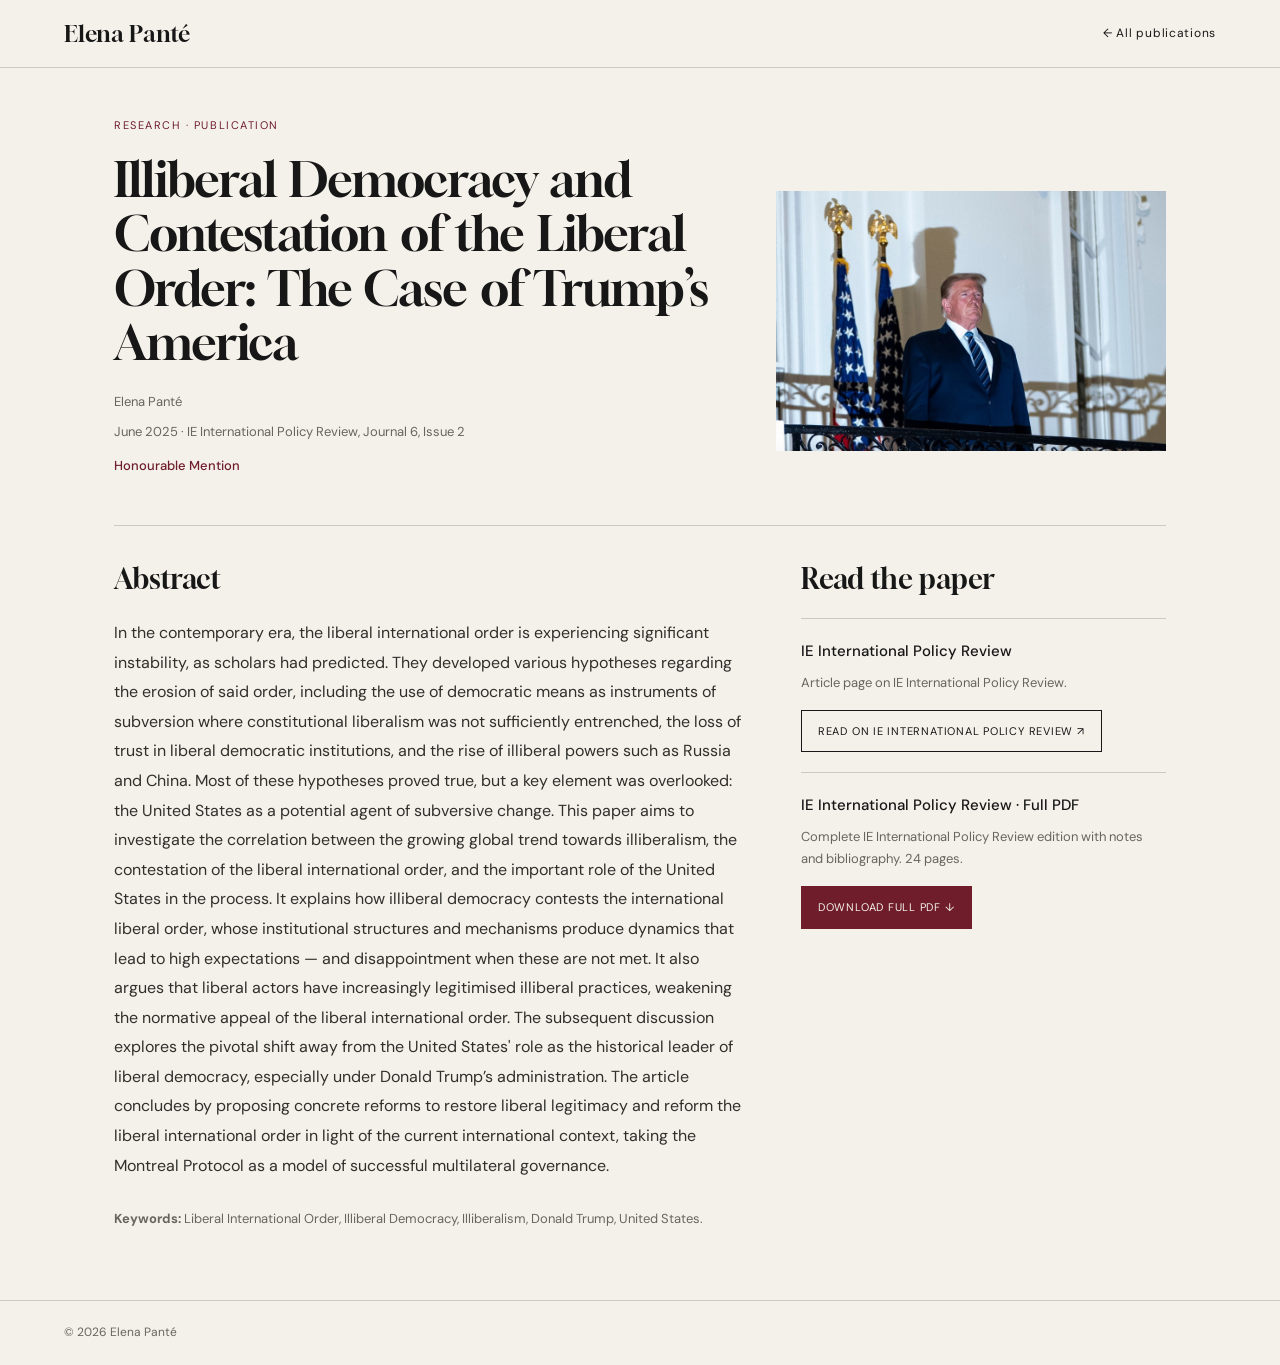
==== research/illiberal-democracy/index.html @ f1924a4d "Add dedicated research abstract pages and full PDF downloads" ====
<!doctype html><html lang="en"><head><meta charset="utf-8"><meta name="viewport" content="width=device-width,initial-scale=1"><title>Illiberal Democracy | Elena Panté</title><meta name="description" content="In the contemporary era, the liberal international order is experiencing significant instability, as scholars had predicted. They developed various hypotheses r"><link href="https://fonts.googleapis.com/css2?family=DM+Sans:wght@300;400;500;600&family=Gloock&display=swap" rel="stylesheet"><link rel="stylesheet" href="../../research.css"><style>body{margin:0}</style></head><body><div class="rp-page">
<nav class="rp-nav"><a class="rp-logo" href="../../index.html">Elena Panté</a><a class="rp-back" href="../../index.html#publications">← All publications</a></nav>
<main class="rp-main"><div class="rp-label">Research · Publication</div>
<header class="rp-heading"><div><h1>Illiberal Democracy and Contestation of the Liberal Order: The Case of Trump’s America</h1><p class="rp-meta">Elena Panté</p><p class="rp-meta">June 2025 · IE International Policy Review, Journal 6, Issue 2</p><p class="rp-award">Honourable Mention</p></div><img class="rp-cover" src="../../assets/illiberal-democracy-cover.jpg" width="900" height="600" alt="Cover illustration for Illiberal Democracy"></header>
<div class="rp-content"><section><h2>Abstract</h2><p class="rp-abstract">In the contemporary era, the liberal international order is experiencing significant instability, as scholars had predicted. They developed various hypotheses regarding the erosion of said order, including the use of democratic means as instruments of subversion where constitutional liberalism was not sufficiently entrenched, the loss of trust in liberal democratic institutions, and the rise of illiberal powers such as Russia and China. Most of these hypotheses proved true, but a key element was overlooked: the United States as a potential agent of subversive change. This paper aims to investigate the correlation between the growing global trend towards illiberalism, the contestation of the liberal international order, and the important role of the United States in the process. It explains how illiberal democracy contests the international liberal order, whose institutional structures and mechanisms produce dynamics that lead to high expectations — and disappointment when these are not met. It also argues that liberal actors have increasingly legitimised illiberal practices, weakening the normative appeal of the liberal international order. The subsequent discussion explores the pivotal shift away from the United States&#x27; role as the historical leader of liberal democracy, especially under Donald Trump’s administration. The article concludes by proposing concrete reforms to restore liberal legitimacy and reform the liberal international order in light of the current international context, taking the Montreal Protocol as a model of successful multilateral governance.</p><p class="rp-keywords"><strong>Keywords:</strong> Liberal International Order, Illiberal Democracy, Illiberalism, Donald Trump, United States.</p></section>
<aside aria-label="Available versions"><h2>Read the paper</h2><div class="rp-version"><h3>IE International Policy Review</h3><p>Article page on IE International Policy Review.</p><a class="rp-button" href="https://ipr.blogs.ie.edu/2025/06/29/illiberal-democracy-and-contestation-of-the-liberal-order-the-case-of-trumps-america" target="_blank" rel="noopener noreferrer">Read on IE International Policy Review ↗</a></div><div class="rp-version"><h3>IE International Policy Review · Full PDF</h3><p>Complete IE International Policy Review edition with notes and bibliography. 24 pages.</p><a class="rp-button rp-primary" href="../../papers/illiberal-democracy-ipr.pdf" download>Download full PDF ↓</a></div></aside></div></main>
<footer class="rp-footer">© 2026 Elena Panté</footer></div></body></html>
---- research.css ----
.rp-page{background:#f4f1ea;color:#171717;font-family:"DM Sans",sans-serif;line-height:1.65;container-type:inline-size}
.rp-page *{box-sizing:border-box}.rp-page a{color:inherit}.rp-nav{padding:20px 5%;border-bottom:1px solid #cfc9bd;display:flex;justify-content:space-between;align-items:center;gap:20px}.rp-logo{font:400 23px Gloock,Georgia,serif;text-decoration:none}.rp-back{font-size:12px;text-decoration:none;letter-spacing:.06em}.rp-main{max-width:1180px;padding:48px 5% 70px;margin:auto}.rp-label{color:#6f1d2b;letter-spacing:.14em;font-size:11px;text-transform:uppercase;margin-bottom:18px}.rp-heading{display:grid;grid-template-columns:1.6fr 1fr;gap:38px;align-items:center;padding-bottom:36px;border-bottom:1px solid #cfc9bd}.rp-page h1{font:400 clamp(29px,3.8cqw,48px)/1.13 Gloock,Georgia,serif;letter-spacing:-.02em;word-spacing:.07em;margin:0 0 22px;color:#171717}.rp-meta{font-size:13px;color:#68655f;margin:8px 0}.rp-award{color:#6f1d2b;font-size:13px;font-weight:500}.rp-cover{display:block;width:100%;height:auto;aspect-ratio:3/2;object-fit:cover}.rp-content{display:grid;grid-template-columns:minmax(0,1.75fr) minmax(240px,1fr);gap:48px;padding-top:36px}.rp-page h2{font:400 28px/1.2 Gloock,Georgia,serif;margin:0 0 22px;color:#171717}.rp-abstract{font-size:16px;line-height:1.85;margin:0;color:#302f2c}.rp-keywords{font-size:13px;color:#68655f;margin:28px 0 0}.rp-version{border-top:1px solid #cfc9bd;padding:20px 0}.rp-version h3{font-size:15px;font-weight:500;margin:0 0 8px}.rp-version p{font-size:13px;line-height:1.7;color:#68655f;margin:0 0 16px}.rp-button{display:inline-block;max-width:100%;white-space:normal;padding:12px 16px;border:1px solid #171717;font:400 11px/1.5 "DM Sans",sans-serif;text-transform:uppercase;letter-spacing:.07em;text-decoration:none;background:transparent;color:#171717}.rp-button.rp-primary{background:#6f1d2b;border-color:#6f1d2b;color:#f4f1ea}.rp-footer{border-top:1px solid #cfc9bd;padding:22px 5%;font-size:12px;color:#68655f}@container(max-width:720px){.rp-heading,.rp-content{grid-template-columns:1fr;gap:28px}.rp-cover{max-width:420px}.rp-main{padding:30px 6% 40px}.rp-page h1{font-size:32px}.rp-abstract{font-size:16px}.rp-content{padding-top:28px}}
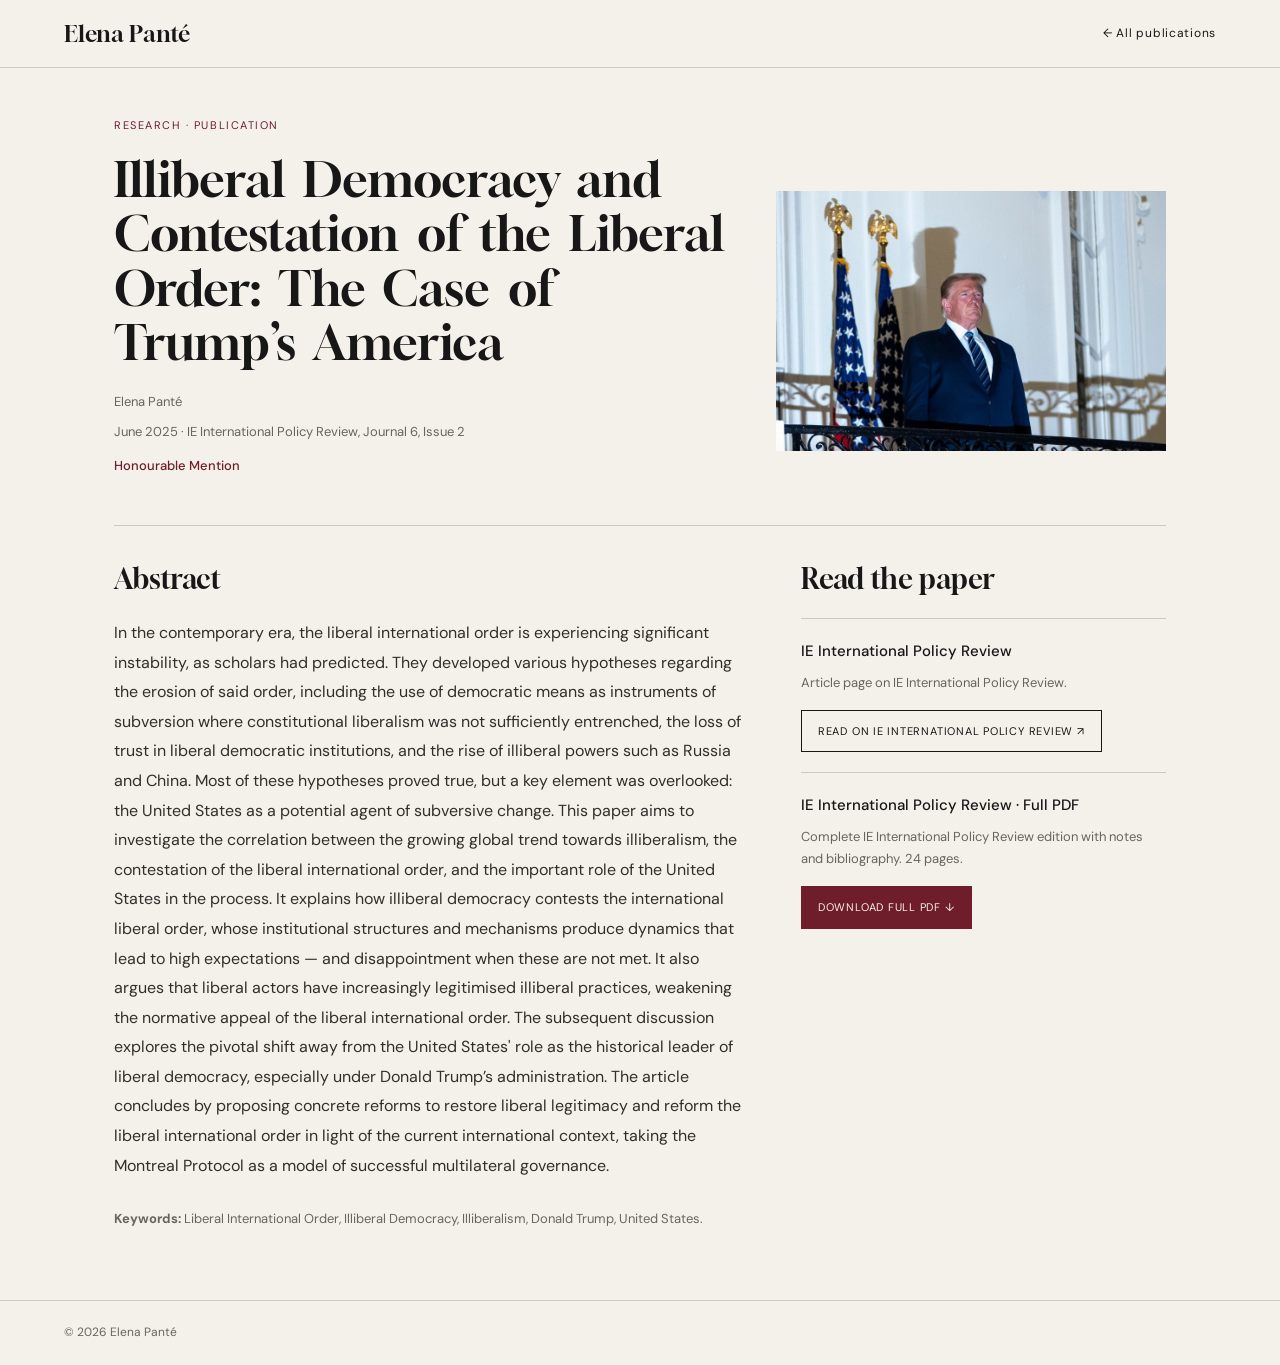
==== commit bb27c1c4: "Refresh research stylesheet cache for improved title spacing" ====
--- a/research/illiberal-democracy/index.html
+++ b/research/illiberal-democracy/index.html
@@ -1,4 +1,4 @@
-<!doctype html><html lang="en"><head><meta charset="utf-8"><meta name="viewport" content="width=device-width,initial-scale=1"><title>Illiberal Democracy | Elena Panté</title><meta name="description" content="In the contemporary era, the liberal international order is experiencing significant instability, as scholars had predicted. They developed various hypotheses r"><link href="https://fonts.googleapis.com/css2?family=DM+Sans:wght@300;400;500;600&family=Gloock&display=swap" rel="stylesheet"><link rel="stylesheet" href="../../research.css"><style>body{margin:0}</style></head><body><div class="rp-page">
+<!doctype html><html lang="en"><head><meta charset="utf-8"><meta name="viewport" content="width=device-width,initial-scale=1"><title>Illiberal Democracy | Elena Panté</title><meta name="description" content="In the contemporary era, the liberal international order is experiencing significant instability, as scholars had predicted. They developed various hypotheses r"><link href="https://fonts.googleapis.com/css2?family=DM+Sans:wght@300;400;500;600&family=Gloock&display=swap" rel="stylesheet"><link rel="stylesheet" href="../../research.css?v=2"><style>body{margin:0}</style></head><body><div class="rp-page">
 <nav class="rp-nav"><a class="rp-logo" href="../../index.html">Elena Panté</a><a class="rp-back" href="../../index.html#publications">← All publications</a></nav>
 <main class="rp-main"><div class="rp-label">Research · Publication</div>
 <header class="rp-heading"><div><h1>Illiberal Democracy and Contestation of the Liberal Order: The Case of Trump’s America</h1><p class="rp-meta">Elena Panté</p><p class="rp-meta">June 2025 · IE International Policy Review, Journal 6, Issue 2</p><p class="rp-award">Honourable Mention</p></div><img class="rp-cover" src="../../assets/illiberal-democracy-cover.jpg" width="900" height="600" alt="Cover illustration for Illiberal Democracy"></header>
--- a/research.css
+++ b/research.css
@@ -1,3 +1,3 @@
 
 .rp-page{background:#f4f1ea;color:#171717;font-family:"DM Sans",sans-serif;line-height:1.65;container-type:inline-size}
-.rp-page *{box-sizing:border-box}.rp-page a{color:inherit}.rp-nav{padding:20px 5%;border-bottom:1px solid #cfc9bd;display:flex;justify-content:space-between;align-items:center;gap:20px}.rp-logo{font:400 23px Gloock,Georgia,serif;text-decoration:none}.rp-back{font-size:12px;text-decoration:none;letter-spacing:.06em}.rp-main{max-width:1180px;padding:48px 5% 70px;margin:auto}.rp-label{color:#6f1d2b;letter-spacing:.14em;font-size:11px;text-transform:uppercase;margin-bottom:18px}.rp-heading{display:grid;grid-template-columns:1.6fr 1fr;gap:38px;align-items:center;padding-bottom:36px;border-bottom:1px solid #cfc9bd}.rp-page h1{font:400 clamp(29px,3.8cqw,48px)/1.13 Gloock,Georgia,serif;letter-spacing:-.02em;word-spacing:.07em;margin:0 0 22px;color:#171717}.rp-meta{font-size:13px;color:#68655f;margin:8px 0}.rp-award{color:#6f1d2b;font-size:13px;font-weight:500}.rp-cover{display:block;width:100%;height:auto;aspect-ratio:3/2;object-fit:cover}.rp-content{display:grid;grid-template-columns:minmax(0,1.75fr) minmax(240px,1fr);gap:48px;padding-top:36px}.rp-page h2{font:400 28px/1.2 Gloock,Georgia,serif;margin:0 0 22px;color:#171717}.rp-abstract{font-size:16px;line-height:1.85;margin:0;color:#302f2c}.rp-keywords{font-size:13px;color:#68655f;margin:28px 0 0}.rp-version{border-top:1px solid #cfc9bd;padding:20px 0}.rp-version h3{font-size:15px;font-weight:500;margin:0 0 8px}.rp-version p{font-size:13px;line-height:1.7;color:#68655f;margin:0 0 16px}.rp-button{display:inline-block;max-width:100%;white-space:normal;padding:12px 16px;border:1px solid #171717;font:400 11px/1.5 "DM Sans",sans-serif;text-transform:uppercase;letter-spacing:.07em;text-decoration:none;background:transparent;color:#171717}.rp-button.rp-primary{background:#6f1d2b;border-color:#6f1d2b;color:#f4f1ea}.rp-footer{border-top:1px solid #cfc9bd;padding:22px 5%;font-size:12px;color:#68655f}@container(max-width:720px){.rp-heading,.rp-content{grid-template-columns:1fr;gap:28px}.rp-cover{max-width:420px}.rp-main{padding:30px 6% 40px}.rp-page h1{font-size:32px}.rp-abstract{font-size:16px}.rp-content{padding-top:28px}}
+.rp-page *{box-sizing:border-box}.rp-page a{color:inherit}.rp-nav{padding:20px 5%;border-bottom:1px solid #cfc9bd;display:flex;justify-content:space-between;align-items:center;gap:20px}.rp-logo{font:400 23px Gloock,Georgia,serif;text-decoration:none}.rp-back{font-size:12px;text-decoration:none;letter-spacing:.06em}.rp-main{max-width:1180px;padding:48px 5% 70px;margin:auto}.rp-label{color:#6f1d2b;letter-spacing:.14em;font-size:11px;text-transform:uppercase;margin-bottom:18px}.rp-heading{display:grid;grid-template-columns:1.6fr 1fr;gap:38px;align-items:center;padding-bottom:36px;border-bottom:1px solid #cfc9bd}.rp-page h1{font:400 clamp(29px,3.8cqw,48px)/1.13 Gloock,Georgia,serif;letter-spacing:0;word-spacing:.16em;margin:0 0 22px;color:#171717}.rp-meta{font-size:13px;color:#68655f;margin:8px 0}.rp-award{color:#6f1d2b;font-size:13px;font-weight:500}.rp-cover{display:block;width:100%;height:auto;aspect-ratio:3/2;object-fit:cover}.rp-content{display:grid;grid-template-columns:minmax(0,1.75fr) minmax(240px,1fr);gap:48px;padding-top:36px}.rp-page h2{font:400 28px/1.2 Gloock,Georgia,serif;margin:0 0 22px;color:#171717}.rp-abstract{font-size:16px;line-height:1.85;margin:0;color:#302f2c}.rp-keywords{font-size:13px;color:#68655f;margin:28px 0 0}.rp-version{border-top:1px solid #cfc9bd;padding:20px 0}.rp-version h3{font-size:15px;font-weight:500;margin:0 0 8px}.rp-version p{font-size:13px;line-height:1.7;color:#68655f;margin:0 0 16px}.rp-button{display:inline-block;max-width:100%;white-space:normal;padding:12px 16px;border:1px solid #171717;font:400 11px/1.5 "DM Sans",sans-serif;text-transform:uppercase;letter-spacing:.07em;text-decoration:none;background:transparent;color:#171717}.rp-button.rp-primary{background:#6f1d2b;border-color:#6f1d2b;color:#f4f1ea}.rp-footer{border-top:1px solid #cfc9bd;padding:22px 5%;font-size:12px;color:#68655f}@container(max-width:720px){.rp-heading,.rp-content{grid-template-columns:1fr;gap:28px}.rp-cover{max-width:420px}.rp-main{padding:30px 6% 40px}.rp-page h1{font-size:32px}.rp-abstract{font-size:16px}.rp-content{padding-top:28px}}
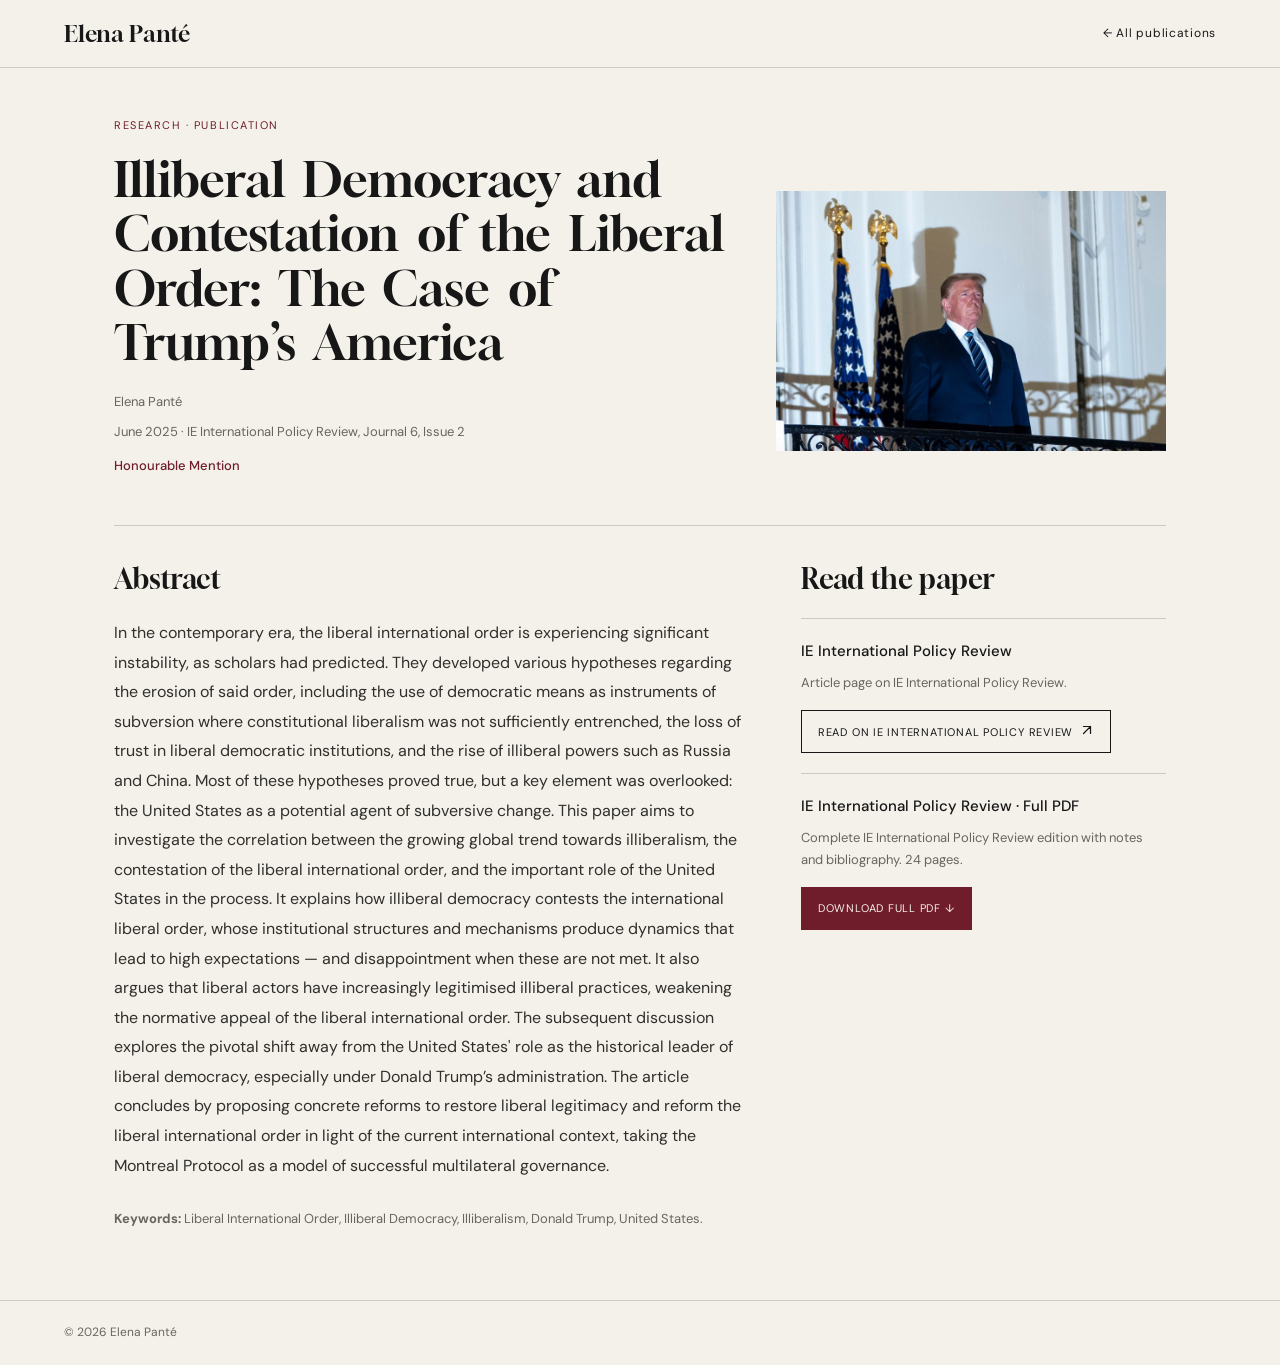
==== commit bb7b556e: "Replace emoji-prone external link arrows with monochrome SVG icons" ====
--- a/research/illiberal-democracy/index.html
+++ b/research/illiberal-democracy/index.html
@@ -3,5 +3,5 @@
 <main class="rp-main"><div class="rp-label">Research · Publication</div>
 <header class="rp-heading"><div><h1>Illiberal Democracy and Contestation of the Liberal Order: The Case of Trump’s America</h1><p class="rp-meta">Elena Panté</p><p class="rp-meta">June 2025 · IE International Policy Review, Journal 6, Issue 2</p><p class="rp-award">Honourable Mention</p></div><img class="rp-cover" src="../../assets/illiberal-democracy-cover.jpg" width="900" height="600" alt="Cover illustration for Illiberal Democracy"></header>
 <div class="rp-content"><section><h2>Abstract</h2><p class="rp-abstract">In the contemporary era, the liberal international order is experiencing significant instability, as scholars had predicted. They developed various hypotheses regarding the erosion of said order, including the use of democratic means as instruments of subversion where constitutional liberalism was not sufficiently entrenched, the loss of trust in liberal democratic institutions, and the rise of illiberal powers such as Russia and China. Most of these hypotheses proved true, but a key element was overlooked: the United States as a potential agent of subversive change. This paper aims to investigate the correlation between the growing global trend towards illiberalism, the contestation of the liberal international order, and the important role of the United States in the process. It explains how illiberal democracy contests the international liberal order, whose institutional structures and mechanisms produce dynamics that lead to high expectations — and disappointment when these are not met. It also argues that liberal actors have increasingly legitimised illiberal practices, weakening the normative appeal of the liberal international order. The subsequent discussion explores the pivotal shift away from the United States&#x27; role as the historical leader of liberal democracy, especially under Donald Trump’s administration. The article concludes by proposing concrete reforms to restore liberal legitimacy and reform the liberal international order in light of the current international context, taking the Montreal Protocol as a model of successful multilateral governance.</p><p class="rp-keywords"><strong>Keywords:</strong> Liberal International Order, Illiberal Democracy, Illiberalism, Donald Trump, United States.</p></section>
-<aside aria-label="Available versions"><h2>Read the paper</h2><div class="rp-version"><h3>IE International Policy Review</h3><p>Article page on IE International Policy Review.</p><a class="rp-button" href="https://ipr.blogs.ie.edu/2025/06/29/illiberal-democracy-and-contestation-of-the-liberal-order-the-case-of-trumps-america" target="_blank" rel="noopener noreferrer">Read on IE International Policy Review ↗</a></div><div class="rp-version"><h3>IE International Policy Review · Full PDF</h3><p>Complete IE International Policy Review edition with notes and bibliography. 24 pages.</p><a class="rp-button rp-primary" href="../../papers/illiberal-democracy-ipr.pdf" download>Download full PDF ↓</a></div></aside></div></main>
+<aside aria-label="Available versions"><h2>Read the paper</h2><div class="rp-version"><h3>IE International Policy Review</h3><p>Article page on IE International Policy Review.</p><a class="rp-button" href="https://ipr.blogs.ie.edu/2025/06/29/illiberal-democracy-and-contestation-of-the-liberal-order-the-case-of-trumps-america" target="_blank" rel="noopener noreferrer">Read on IE International Policy Review <svg xmlns="http://www.w3.org/2000/svg" width="14" height="14" viewBox="0 0 16 16" fill="none" stroke="currentColor" stroke-width="1.4" stroke-linecap="round" stroke-linejoin="round" aria-hidden="true" focusable="false" style="display:inline-block;vertical-align:-0.08em;margin-left:0.25em"><path d="M4 12 12 4M4 4h8v8"/></svg></a></div><div class="rp-version"><h3>IE International Policy Review · Full PDF</h3><p>Complete IE International Policy Review edition with notes and bibliography. 24 pages.</p><a class="rp-button rp-primary" href="../../papers/illiberal-democracy-ipr.pdf" download>Download full PDF ↓</a></div></aside></div></main>
 <footer class="rp-footer">© 2026 Elena Panté</footer></div></body></html>
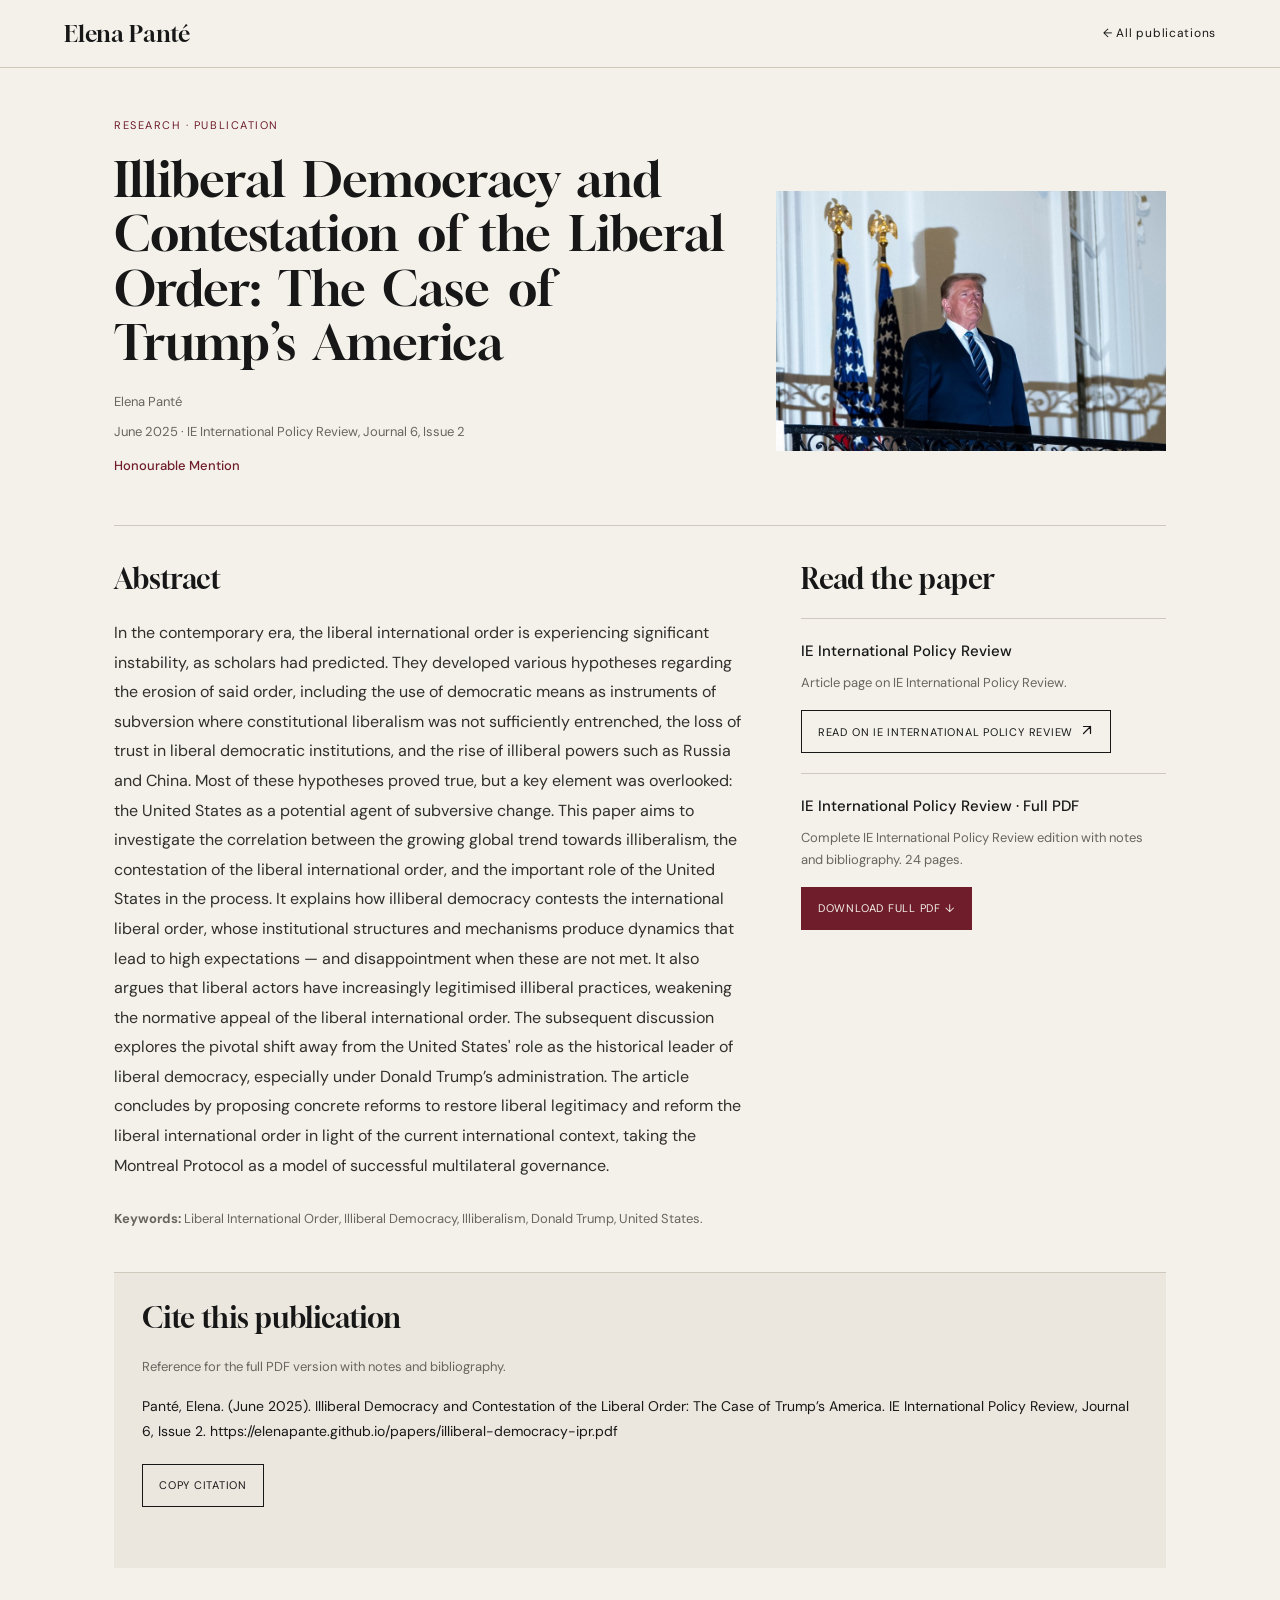
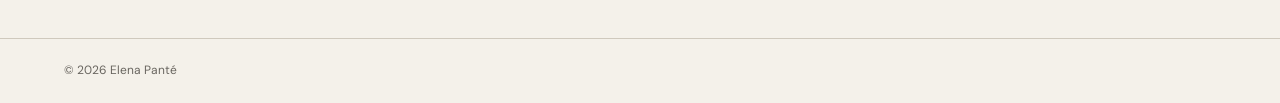
==== commit c94b0057: "Add copyable publication citations and a branded 404 page" ====
--- a/research/illiberal-democracy/index.html
+++ b/research/illiberal-democracy/index.html
@@ -1,7 +1,31 @@
-<!doctype html><html lang="en"><head><meta charset="utf-8"><meta name="viewport" content="width=device-width,initial-scale=1"><title>Illiberal Democracy | Elena Panté</title><meta name="description" content="In the contemporary era, the liberal international order is experiencing significant instability, as scholars had predicted. They developed various hypotheses r"><link href="https://fonts.googleapis.com/css2?family=DM+Sans:wght@300;400;500;600&family=Gloock&display=swap" rel="stylesheet"><link rel="stylesheet" href="../../research.css?v=2"><style>body{margin:0}</style></head><body><div class="rp-page">
+<!doctype html><html lang="en"><head><meta charset="utf-8"><meta name="viewport" content="width=device-width,initial-scale=1"><title>Illiberal Democracy | Elena Panté</title><meta name="description" content="Illiberal democracy, the United States and contestation of the liberal international order. Read the abstract and full paper by Elena Panté."><link href="https://fonts.googleapis.com/css2?family=DM+Sans:wght@300;400;500;600&family=Gloock&display=swap" rel="stylesheet"><link rel="stylesheet" href="/research.css?v=3"><style>body{margin:0}</style>
+<link rel="canonical" href="https://elenapante.github.io/research/illiberal-democracy/">
+<meta property="og:type" content="article">
+<meta property="og:site_name" content="Elena Panté">
+<meta property="og:locale" content="en_GB">
+<meta property="og:title" content="Illiberal Democracy | Elena Panté">
+<meta property="og:description" content="Illiberal democracy, the United States and contestation of the liberal international order. Read the abstract and full paper by Elena Panté.">
+<meta property="og:url" content="https://elenapante.github.io/research/illiberal-democracy/">
+<meta property="og:image" content="https://elenapante.github.io/assets/illiberal-democracy-cover.jpg">
+<meta property="og:image:type" content="image/jpeg">
+<meta property="og:image:width" content="900">
+<meta property="og:image:height" content="600">
+<meta property="og:image:alt" content="Donald Trump on a balcony with his shadow on the wall.">
+<meta name="twitter:card" content="summary_large_image">
+<meta name="twitter:title" content="Illiberal Democracy | Elena Panté">
+<meta name="twitter:description" content="Illiberal democracy, the United States and contestation of the liberal international order. Read the abstract and full paper by Elena Panté.">
+<meta name="twitter:image" content="https://elenapante.github.io/assets/illiberal-democracy-cover.jpg">
+<meta name="twitter:image:alt" content="Donald Trump on a balcony with his shadow on the wall.">
+
+<link rel="icon" href="/favicon.ico?v=2" sizes="16x16 32x32 48x48">
+<link rel="icon" type="image/svg+xml" href="/favicon.svg?v=2" sizes="any">
+<link rel="apple-touch-icon" sizes="180x180" href="/apple-touch-icon.png?v=2">
+</head><body><div class="rp-page">
 <nav class="rp-nav"><a class="rp-logo" href="../../index.html">Elena Panté</a><a class="rp-back" href="../../index.html#publications">← All publications</a></nav>
 <main class="rp-main"><div class="rp-label">Research · Publication</div>
 <header class="rp-heading"><div><h1>Illiberal Democracy and Contestation of the Liberal Order: The Case of Trump’s America</h1><p class="rp-meta">Elena Panté</p><p class="rp-meta">June 2025 · IE International Policy Review, Journal 6, Issue 2</p><p class="rp-award">Honourable Mention</p></div><img class="rp-cover" src="../../assets/illiberal-democracy-cover.jpg" width="900" height="600" alt="Cover illustration for Illiberal Democracy"></header>
 <div class="rp-content"><section><h2>Abstract</h2><p class="rp-abstract">In the contemporary era, the liberal international order is experiencing significant instability, as scholars had predicted. They developed various hypotheses regarding the erosion of said order, including the use of democratic means as instruments of subversion where constitutional liberalism was not sufficiently entrenched, the loss of trust in liberal democratic institutions, and the rise of illiberal powers such as Russia and China. Most of these hypotheses proved true, but a key element was overlooked: the United States as a potential agent of subversive change. This paper aims to investigate the correlation between the growing global trend towards illiberalism, the contestation of the liberal international order, and the important role of the United States in the process. It explains how illiberal democracy contests the international liberal order, whose institutional structures and mechanisms produce dynamics that lead to high expectations — and disappointment when these are not met. It also argues that liberal actors have increasingly legitimised illiberal practices, weakening the normative appeal of the liberal international order. The subsequent discussion explores the pivotal shift away from the United States&#x27; role as the historical leader of liberal democracy, especially under Donald Trump’s administration. The article concludes by proposing concrete reforms to restore liberal legitimacy and reform the liberal international order in light of the current international context, taking the Montreal Protocol as a model of successful multilateral governance.</p><p class="rp-keywords"><strong>Keywords:</strong> Liberal International Order, Illiberal Democracy, Illiberalism, Donald Trump, United States.</p></section>
-<aside aria-label="Available versions"><h2>Read the paper</h2><div class="rp-version"><h3>IE International Policy Review</h3><p>Article page on IE International Policy Review.</p><a class="rp-button" href="https://ipr.blogs.ie.edu/2025/06/29/illiberal-democracy-and-contestation-of-the-liberal-order-the-case-of-trumps-america" target="_blank" rel="noopener noreferrer">Read on IE International Policy Review <svg xmlns="http://www.w3.org/2000/svg" width="14" height="14" viewBox="0 0 16 16" fill="none" stroke="currentColor" stroke-width="1.4" stroke-linecap="round" stroke-linejoin="round" aria-hidden="true" focusable="false" style="display:inline-block;vertical-align:-0.08em;margin-left:0.25em"><path d="M4 12 12 4M4 4h8v8"/></svg></a></div><div class="rp-version"><h3>IE International Policy Review · Full PDF</h3><p>Complete IE International Policy Review edition with notes and bibliography. 24 pages.</p><a class="rp-button rp-primary" href="../../papers/illiberal-democracy-ipr.pdf" download>Download full PDF ↓</a></div></aside></div></main>
-<footer class="rp-footer">© 2026 Elena Panté</footer></div></body></html>+<aside aria-label="Available versions"><h2>Read the paper</h2><div class="rp-version"><h3>IE International Policy Review</h3><p>Article page on IE International Policy Review.</p><a class="rp-button" href="https://ipr.blogs.ie.edu/2025/06/29/illiberal-democracy-and-contestation-of-the-liberal-order-the-case-of-trumps-america" target="_blank" rel="noopener noreferrer">Read on IE International Policy Review <svg xmlns="http://www.w3.org/2000/svg" width="14" height="14" viewBox="0 0 16 16" fill="none" stroke="currentColor" stroke-width="1.4" stroke-linecap="round" stroke-linejoin="round" aria-hidden="true" focusable="false" style="display:inline-block;vertical-align:-0.08em;margin-left:0.25em"><path d="M4 12 12 4M4 4h8v8"/></svg></a></div><div class="rp-version"><h3>IE International Policy Review · Full PDF</h3><p>Complete IE International Policy Review edition with notes and bibliography. 24 pages.</p><a class="rp-button rp-primary" href="../../papers/illiberal-democracy-ipr.pdf" download>Download full PDF ↓</a></div></aside></div>
+<section class="rp-citation" aria-labelledby="citation-heading"><h2 id="citation-heading">Cite this publication</h2><p class="rp-citation-note">Reference for the full PDF version with notes and bibliography.</p><p id="citation-text" class="rp-citation-text">Panté, Elena. (June 2025). Illiberal Democracy and Contestation of the Liberal Order: The Case of Trump’s America. IE International Policy Review, Journal 6, Issue 2. https://elenapante.github.io/papers/illiberal-democracy-ipr.pdf</p><button type="button" class="rp-button" id="copy-citation" hidden>Copy citation</button><p class="rp-copy-status" id="copy-status" role="status" aria-live="polite"></p></section>
+</main>
+<footer class="rp-footer">© 2026 Elena Panté</footer></div><script src="/citation.js?v=1" defer></script></body></html>
--- a/research.css
+++ b/research.css
@@ -1,3 +1,16 @@
 
 .rp-page{background:#f4f1ea;color:#171717;font-family:"DM Sans",sans-serif;line-height:1.65;container-type:inline-size}
 .rp-page *{box-sizing:border-box}.rp-page a{color:inherit}.rp-nav{padding:20px 5%;border-bottom:1px solid #cfc9bd;display:flex;justify-content:space-between;align-items:center;gap:20px}.rp-logo{font:400 23px Gloock,Georgia,serif;text-decoration:none}.rp-back{font-size:12px;text-decoration:none;letter-spacing:.06em}.rp-main{max-width:1180px;padding:48px 5% 70px;margin:auto}.rp-label{color:#6f1d2b;letter-spacing:.14em;font-size:11px;text-transform:uppercase;margin-bottom:18px}.rp-heading{display:grid;grid-template-columns:1.6fr 1fr;gap:38px;align-items:center;padding-bottom:36px;border-bottom:1px solid #cfc9bd}.rp-page h1{font:400 clamp(29px,3.8cqw,48px)/1.13 Gloock,Georgia,serif;letter-spacing:0;word-spacing:.16em;margin:0 0 22px;color:#171717}.rp-meta{font-size:13px;color:#68655f;margin:8px 0}.rp-award{color:#6f1d2b;font-size:13px;font-weight:500}.rp-cover{display:block;width:100%;height:auto;aspect-ratio:3/2;object-fit:cover}.rp-content{display:grid;grid-template-columns:minmax(0,1.75fr) minmax(240px,1fr);gap:48px;padding-top:36px}.rp-page h2{font:400 28px/1.2 Gloock,Georgia,serif;margin:0 0 22px;color:#171717}.rp-abstract{font-size:16px;line-height:1.85;margin:0;color:#302f2c}.rp-keywords{font-size:13px;color:#68655f;margin:28px 0 0}.rp-version{border-top:1px solid #cfc9bd;padding:20px 0}.rp-version h3{font-size:15px;font-weight:500;margin:0 0 8px}.rp-version p{font-size:13px;line-height:1.7;color:#68655f;margin:0 0 16px}.rp-button{display:inline-block;max-width:100%;white-space:normal;padding:12px 16px;border:1px solid #171717;font:400 11px/1.5 "DM Sans",sans-serif;text-transform:uppercase;letter-spacing:.07em;text-decoration:none;background:transparent;color:#171717}.rp-button.rp-primary{background:#6f1d2b;border-color:#6f1d2b;color:#f4f1ea}.rp-footer{border-top:1px solid #cfc9bd;padding:22px 5%;font-size:12px;color:#68655f}@container(max-width:720px){.rp-heading,.rp-content{grid-template-columns:1fr;gap:28px}.rp-cover{max-width:420px}.rp-main{padding:30px 6% 40px}.rp-page h1{font-size:32px}.rp-abstract{font-size:16px}.rp-content{padding-top:28px}}
+
+.rp-citation{margin-top:42px;padding:28px;background:#ebe7de;border-top:1px solid #cfc9bd}
+.rp-citation-note{font-size:13px;color:#68655f;margin:0 0 16px}
+.rp-citation-text{font-size:14px;line-height:1.8;overflow-wrap:anywhere;margin:0 0 20px;user-select:text}
+.rp-button[hidden]{display:none}
+button.rp-button{cursor:pointer}
+.rp-button:focus-visible{outline:2px solid #6f1d2b;outline-offset:4px}
+.rp-copy-status{font-size:13px;margin:12px 0 0;min-height:1.65em}
+.rp-error{max-width:760px;min-height:65vh;padding-top:80px}
+.rp-error p{max-width:540px}
+.rp-error-actions{display:flex;gap:14px;flex-wrap:wrap;margin-top:28px}
+@media(max-width:600px){.rp-citation{padding:22px 18px}.rp-error{padding-top:48px}}
+
